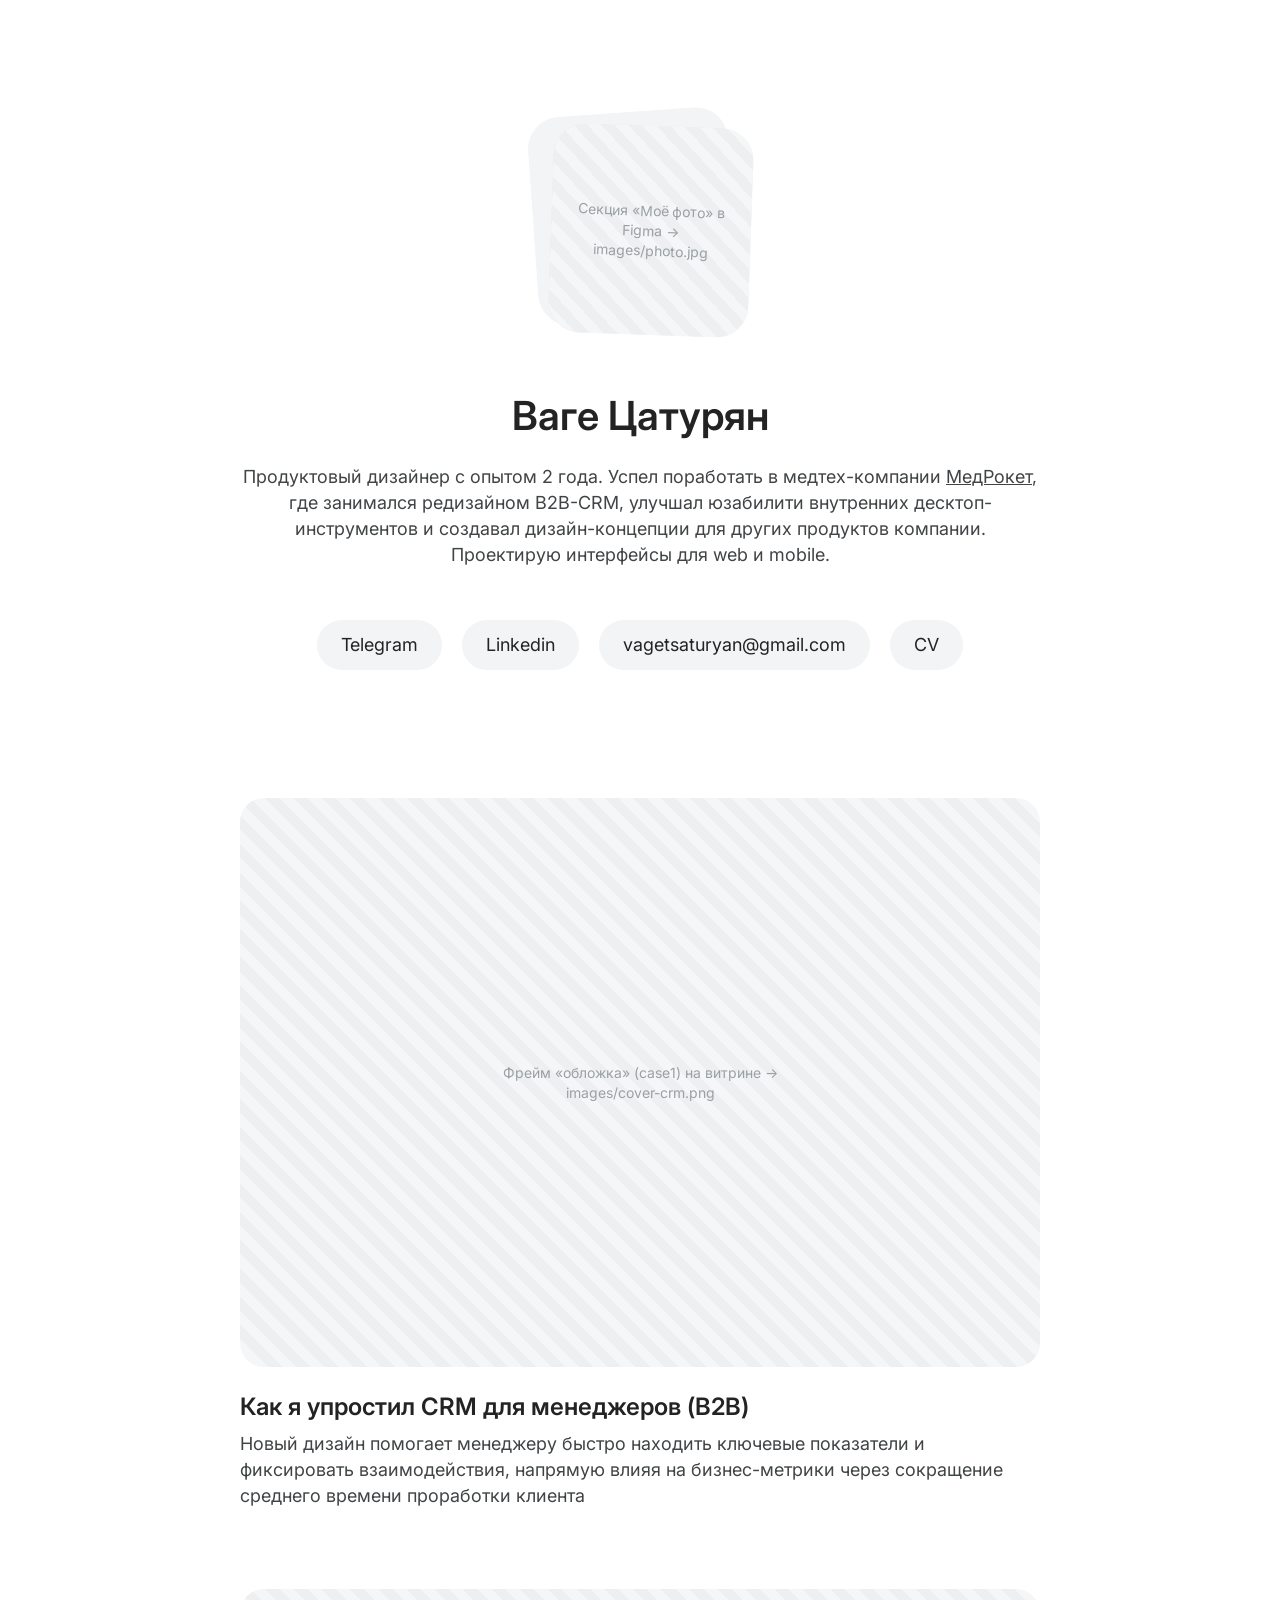
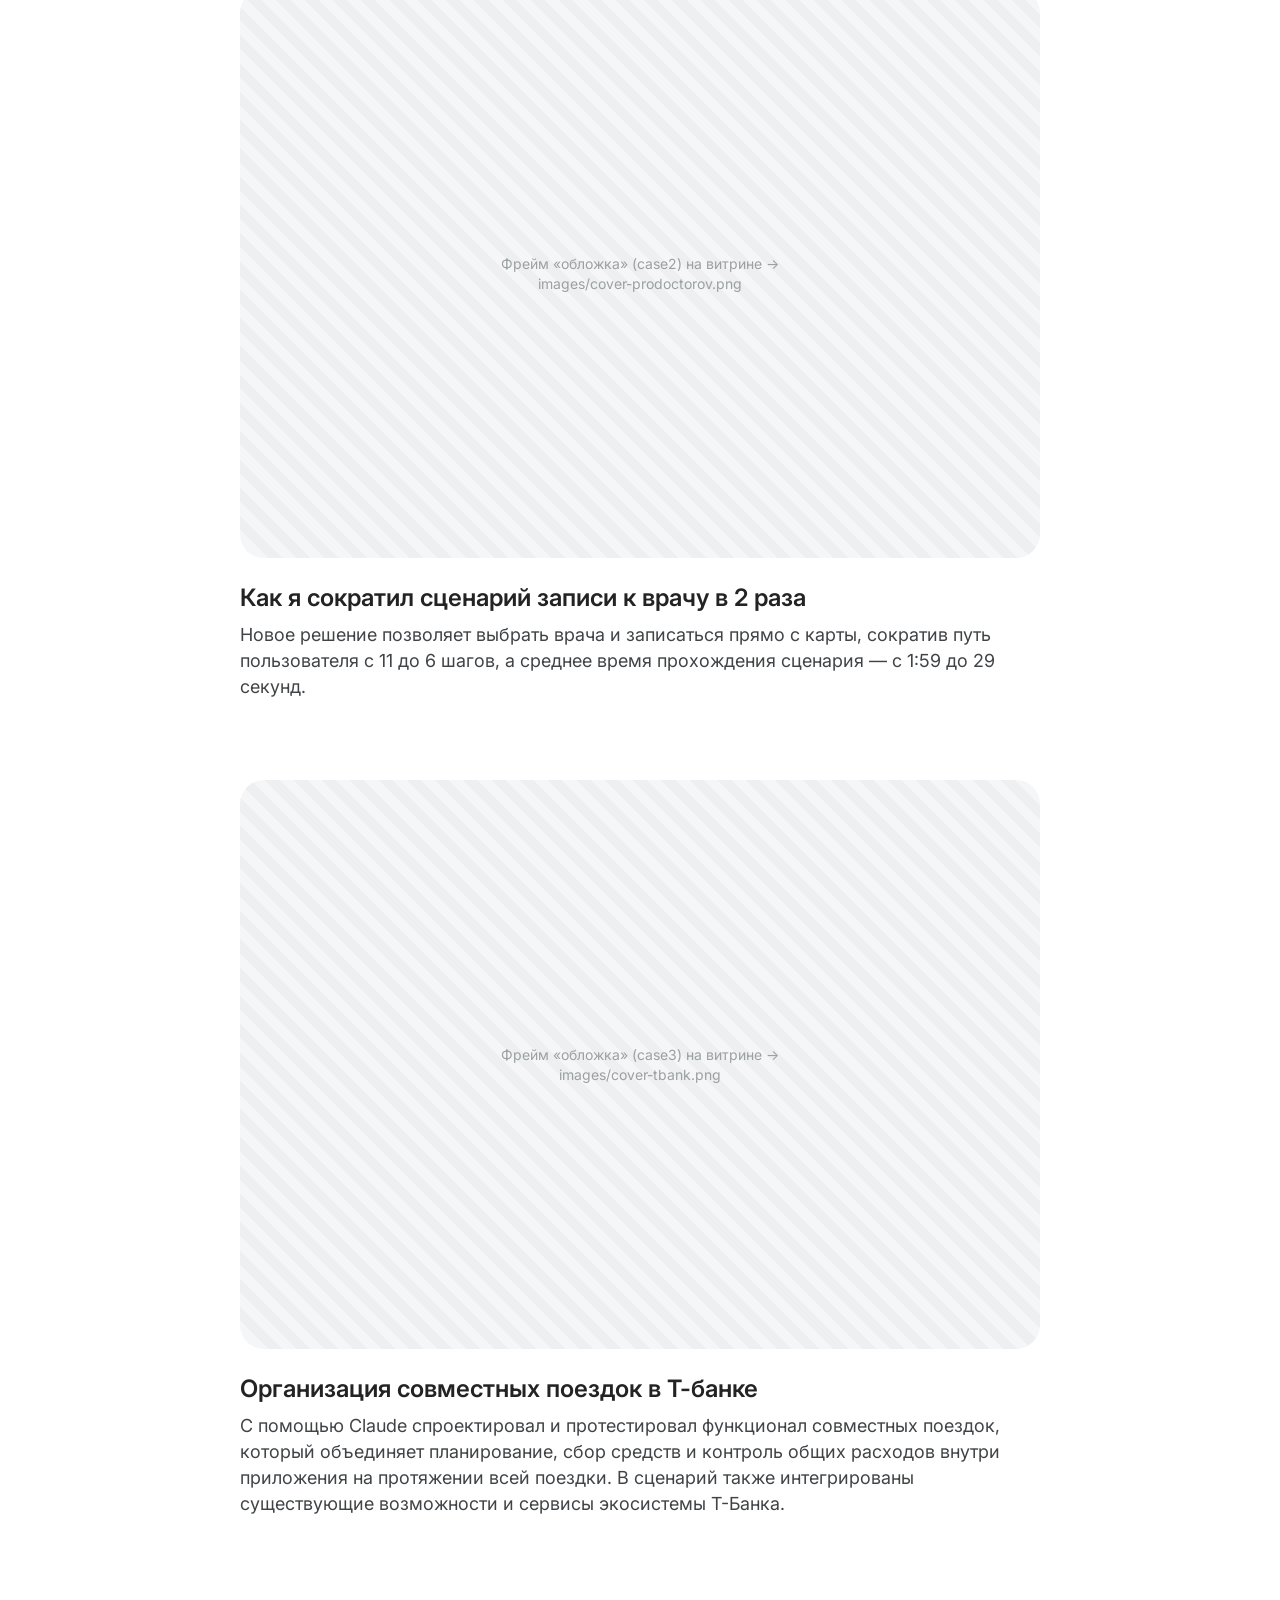
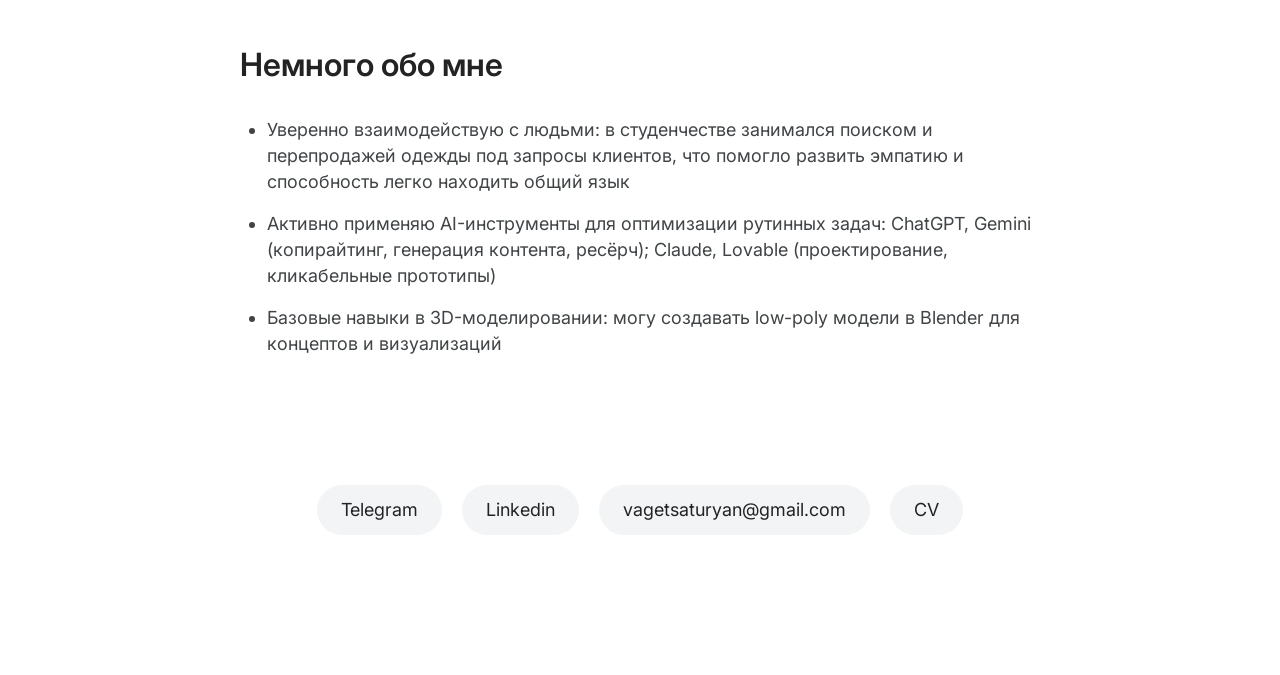
==== index.html @ 16dc778f "Add files via upload" ====
<!DOCTYPE html>
<html lang="ru">
<head>
<meta charset="UTF-8">
<meta name="viewport" content="width=device-width, initial-scale=1.0">
<title>Ваге Цатурян — продуктовый дизайнер</title>
<meta name="description" content="Портфолио продуктового дизайнера Ваге Цатуряна: кейсы по редизайну CRM, ПроДокторов и Т-Банка.">
<link rel="preconnect" href="https://fonts.googleapis.com">
<link rel="preconnect" href="https://fonts.gstatic.com" crossorigin>
<link href="https://fonts.googleapis.com/css2?family=Inter:wght@400;500;600&display=swap" rel="stylesheet">
<style>
/* ===== Дизайн-токены (взяты из Figma) ===== */
:root {
  --color-black: #232323;
  --color-gray-700: #404446;
  --color-gray-200: #E1E1E1;
  --color-gray-100: #F2F4F5;
  --color-white: #FFFFFF;

  --font-main: 'Inter', -apple-system, BlinkMacSystemFont, sans-serif;

  --radius-l: 24px;
  --radius-m: 16px;
  --radius-pill: 40px;

  --content-width: 1000px;
  --text-width: 800px;
}

* { box-sizing: border-box; }

html { scroll-behavior: smooth; }

body {
  margin: 0;
  font-family: var(--font-main);
  color: var(--color-gray-700);
  background: var(--color-white);
  -webkit-font-smoothing: antialiased;
}

img { display: block; max-width: 100%; }

a { text-decoration: none; color: inherit; }

ul { margin: 0; padding: 0; }
li { margin-bottom: 8px; }
li:last-child { margin-bottom: 0; }

p { margin: 0; }

/* ===== Типографика ===== */
.h1 { font-size: 40px; line-height: 48px; font-weight: 600; color: var(--color-black); margin: 0; }
.h2 { font-size: 32px; line-height: 40px; font-weight: 600; color: var(--color-black); margin: 0; }
.h3 { font-size: 24px; line-height: 32px; font-weight: 600; color: var(--color-black); margin: 0; }
.text-l { font-size: 18px; line-height: 26px; font-weight: 400; }
.text-l-medium { font-size: 18px; line-height: 26px; font-weight: 500; color: var(--color-black); }
.text-m { font-size: 16px; line-height: 24px; font-weight: 400; }

/* ===== Иконка стрелки (инлайн, без картинок) ===== */
.icon-arrow {
  width: 24px;
  height: 24px;
  flex-shrink: 0;
}
.icon-arrow svg { display: block; width: 100%; height: 100%; }

/* ===== Плейсхолдер для ещё не загруженных картинок ===== */
.img-box {
  position: relative;
  width: 100%;
  border-radius: var(--radius-m);
  overflow: hidden;
  background: var(--color-gray-100);
}
.img-box img {
  width: 100%;
  height: 100%;
  object-fit: cover;
  display: block;
}
.img-placeholder {
  display: none;
  align-items: center;
  justify-content: center;
  text-align: center;
  padding: 24px;
  width: 100%;
  height: 100%;
  min-height: 160px;
  color: #9AA0A3;
  font-size: 14px;
  line-height: 20px;
  background:
    repeating-linear-gradient(45deg, #EDEFF0, #EDEFF0 10px, #F5F6F7 10px, #F5F6F7 20px);
}
.img-box.is-broken img { display: none; }
.img-box.is-broken .img-placeholder { display: flex; }

/* ===== Header controls: back button ===== */
.back-btn {
  position: fixed;
  top: 24px;
  left: 24px;
  z-index: 50;
  display: flex;
  align-items: center;
  justify-content: center;
  width: 56px;
  height: 56px;
  background: var(--color-white);
  border-radius: var(--radius-pill);
  box-shadow: 0px 2px 8px rgba(0,0,0,0.1);
  color: var(--color-black);
  transition: transform 0.2s ease;
}
.back-btn:hover { transform: scale(1.08); }
.back-btn:active { transform: scale(0.97); }

/* ===== Home link ===== */
.home-link {
  display: inline-flex;
  align-items: center;
  gap: 4px;
  color: var(--color-gray-700);
  transition: color 0.2s ease;
}
.home-link .text-l { font-size: 18px; line-height: 26px; }
.home-link:hover { color: var(--color-black); }

/* ===== Contact chips ===== */
.contacts {
  display: flex;
  flex-wrap: wrap;
  gap: 20px;
  align-items: center;
  justify-content: center;
}
.contact-chip {
  display: inline-flex;
  align-items: center;
  justify-content: center;
  padding: 12px 24px;
  border-radius: var(--radius-pill);
  background: var(--color-gray-100);
  color: var(--color-black);
  font-size: 18px;
  line-height: 26px;
  white-space: nowrap;
  transition: background-color 0.2s ease;
}
.contact-chip:hover { background: var(--color-gray-200); }

/* ===== Cover zoom-on-hover (использовано и на витрине, и в "других проектах") ===== */
.case-cover {
  position: relative;
  border-radius: var(--radius-l);
  overflow: hidden;
  display: block;
  background: var(--color-gray-100);
}
.case-cover img {
  width: 100%;
  height: 100%;
  object-fit: cover;
  transition: transform 0.4s cubic-bezier(0.2, 0.8, 0.2, 1);
}
.case-cover:hover img { transform: scale(1.05); }

/* ===================================================== */
/* ===================  ВИТРИНА  ======================== */
/* ===================================================== */

.portfolio-page {
  padding: 96px 24px 140px;
  display: flex;
  justify-content: center;
}
.portfolio-content {
  width: 100%;
  max-width: var(--text-width);
  display: flex;
  flex-direction: column;
  align-items: center;
  gap: 128px;
}

.hero-block {
  display: flex;
  flex-direction: column;
  align-items: center;
  gap: 52px;
  width: 100%;
}
.hero-content {
  display: flex;
  flex-direction: column;
  align-items: center;
  gap: 32px;
  width: 100%;
}
.photo-container {
  width: 264px;
  height: 264px;
  position: relative;
}
.photo-surface {
  position: absolute;
  left: 25px;
  top: 16px;
  width: 200px;
  height: 209px;
  background: var(--color-gray-100);
  border-radius: 32px;
  transform: rotate(-4deg);
}
.photo-frame {
  position: absolute;
  left: 43px;
  top: 30px;
  width: 200px;
  height: 209px;
  border-radius: 32px;
  transform: rotate(2deg);
  overflow: hidden;
  box-shadow: 0px 4px 20px rgba(0,0,0,0.25);
  background: var(--color-gray-100);
  /* фикс бага Safari: overflow:hidden + border-radius + transform иногда
     обрезают скруглённые уголки неточно, особенно на маленьких размерах.
     Маска вместо overflow-clip решает проблему во всех браузерах. */
  -webkit-mask-image: -webkit-radial-gradient(circle, #fff 100%, #000 100%);
  mask-image: radial-gradient(circle, #fff 100%, #000 100%);
}
.photo-frame img { width: 100%; height: 100%; object-fit: cover; border-radius: inherit; }

.intro { display: flex; flex-direction: column; gap: 24px; text-align: center; width: 100%; }
.intro .h1 { }
.intro a { text-decoration: underline; }

.cases-list {
  display: flex;
  flex-direction: column;
  gap: 80px;
  width: 100%;
}
.case-item { display: flex; flex-direction: column; gap: 24px; width: 100%; }
.case-item .case-cover { aspect-ratio: 800 / 569; }
.case-item .case-desc { display: flex; flex-direction: column; gap: 8px; }
.case-item .case-desc .title { color: var(--color-black); font-size: 24px; line-height: 32px; font-weight: 600; }

.about-me { display: flex; flex-direction: column; gap: 32px; width: 100%; }
.about-me .skills { display: flex; flex-direction: column; gap: 16px; }
.about-me ul { list-style: disc; padding-left: 27px; }

/* ===================================================== */
/* ===================  СТРАНИЦА КЕЙСА  ================= */
/* ===================================================== */

.case-page {
  padding: 96px 24px 140px;
  display: flex;
  flex-direction: column;
  align-items: center;
  gap: 64px;
}
.case-content {
  width: 100%;
  max-width: var(--content-width);
  display: flex;
  flex-direction: column;
  gap: 96px;
}

.case-hero { display: flex; flex-direction: column; gap: 64px; width: 100%; }
.case-hero .case-cover { width: 100%; }

.case-section { display: flex; flex-direction: column; gap: 32px; width: 100%; }
.case-section .h2 { max-width: var(--text-width); }
.section-groups { display: flex; flex-direction: column; gap: 64px; width: 100%; }
.section-group { display: flex; flex-direction: column; gap: 32px; width: 100%; }
.section-group-text { display: flex; flex-direction: column; gap: 16px; max-width: var(--text-width); }
.section-group p.text-l,
.case-section > p.text-l,
.section-group-text .text-l,
.section-group ul.text-l { color: var(--color-gray-700); max-width: var(--text-width); }

.case-image { width: 100%; }
.case-image.is-full { }

/* Task / list-heavy sections that use a narrower column */
.task-groups { display: flex; flex-direction: column; gap: 32px; }
.task-group { display: flex; flex-direction: column; gap: 16px; max-width: var(--text-width); width: 100%; }

/* Other works block */
.other-works { display: flex; flex-direction: column; align-items: center; gap: 32px; width: 100%; }
.other-works-grid { display: flex; gap: 40px; width: 100%; }
.other-work-card { display: flex; flex-direction: column; gap: 24px; flex: 1; }
.other-work-card .case-cover { aspect-ratio: 480 / 341; }
.other-work-card .desc { display: flex; flex-direction: column; gap: 8px; }

.case-page .home-link { margin-top: 0; }

hr.spacer { border: none; }

/* ===================================================== */
/* =======================  АДАПТИВ  ==================== */
/* ===================================================== */

/* ---------- ПЛАНШЕТ: 600–1023px (ориентир — фрейм 744px) ---------- */
@media (min-width: 600px) and (max-width: 1023px) {

  .case-page, .portfolio-page { padding-left: 40px; padding-right: 40px; padding-top: 84px; padding-bottom: 112px; }

  .h1 { font-size: 34px; line-height: 42px; }
  .h2 { font-size: 27px; line-height: 34px; }
  .h3 { font-size: 21px; line-height: 28px; }
  .text-l, .section-group p.text-l, .case-section > p.text-l, .section-group-text .text-l, .section-group ul.text-l { font-size: 16px; line-height: 24px; }
  .text-l-medium { font-size: 16px; line-height: 24px; }
  .text-m { font-size: 14px; line-height: 22px; }

  .portfolio-content { gap: 100px; }
  .hero-block { gap: 40px; }
  .hero-content { gap: 28px; }
  .cases-list { gap: 64px; }
  .case-item { gap: 20px; }
  .about-me { gap: 28px; }
  .about-me .skills { gap: 14px; }

  .photo-container { width: 224px; height: 224px; }
  .photo-surface { left: 21px; top: 14px; width: 170px; height: 178px; border-radius: 27px; }
  .photo-frame { left: 37px; top: 26px; width: 170px; height: 178px; border-radius: 27px; }

  .contacts { gap: 14px; }
  .contact-chip { padding: 10px 20px; font-size: 16px; line-height: 24px; }

  .case-content { gap: 72px; }
  .case-hero { gap: 48px; }
  .case-section { gap: 28px; }
  .section-groups { gap: 48px; }
  .section-group { gap: 28px; }
  .section-group-text { gap: 14px; }
  .task-groups { gap: 28px; }
  .task-group { gap: 14px; }
  .other-works { gap: 28px; }
  .other-works-grid { gap: 28px; }
  .other-work-card { gap: 20px; }
  .other-work-card .desc { gap: 6px; }

  .back-btn { width: 52px; height: 52px; top: 20px; left: 20px; }
  .home-link { gap: 4px; }
}

/* ---------- МОБИЛКА: ≤599px (ориентир — фрейм 390px) ---------- */
@media (max-width: 599px) {

  .case-page, .portfolio-page { padding-left: 20px; padding-right: 20px; padding-top: 76px; padding-bottom: 88px; }

  .h1 { font-size: 26px; line-height: 32px; }
  .h2 { font-size: 21px; line-height: 27px; }
  .h3 { font-size: 17px; line-height: 23px; }
  .text-l, .section-group p.text-l, .case-section > p.text-l, .section-group-text .text-l, .section-group ul.text-l { font-size: 14px; line-height: 20px; }
  .text-l-medium { font-size: 15px; line-height: 21px; }
  .text-m { font-size: 13px; line-height: 18px; }

  .portfolio-content { gap: 64px; }
  .hero-block { gap: 24px; }
  .hero-content { gap: 18px; }
  .intro { gap: 14px; }
  .cases-list { gap: 40px; }
  .case-item { gap: 12px; }
  .case-item .case-desc { gap: 6px; }
  .about-me { gap: 18px; }
  .about-me .skills { gap: 10px; }
  ul li { margin-bottom: 6px; }

  .photo-container { width: 160px; height: 160px; }
  .photo-surface { left: 15px; top: 10px; width: 122px; height: 127px; border-radius: 20px; }
  .photo-frame { left: 26px; top: 18px; width: 122px; height: 127px; border-radius: 20px; }

  .contacts { gap: 10px; row-gap: 10px; }
  .contact-chip { padding: 8px 16px; font-size: 14px; line-height: 20px; }

  .case-content { gap: 48px; }
  .case-hero { gap: 32px; }
  .case-section { gap: 20px; }
  .section-groups { gap: 32px; }
  .section-group { gap: 20px; }
  .section-group-text { gap: 10px; }
  .task-groups { gap: 20px; }
  .task-group { gap: 10px; }
  .other-works { gap: 20px; }
  .other-works-grid { flex-direction: column; gap: 32px; }
  .other-work-card { gap: 14px; }
  .other-work-card .desc { gap: 4px; }

  .back-btn { width: 48px; height: 48px; top: 20px; left: 20px; }
  .icon-arrow { width: 20px; height: 20px; }
  .home-link { gap: 4px; }
  .home-link .text-l { font-size: 14px; line-height: 20px; }
}

</style>
</head>
<body data-page="index">

<main class="portfolio-page">
  <div class="portfolio-content">

    <!-- HERO -->
    <section class="hero-block">
      <div class="hero-content">
        <div class="photo-container">
          <div class="photo-surface"></div>
          <div class="photo-frame">
            <div class="img-box" style="width:100%;height:100%;border-radius:32px;">
              <img src="images/photo.jpg" alt="Фото Ваге Цатуряна" loading="lazy">
              <div class="img-placeholder">Секция «Моё фото» в Figma →<br>images/photo.jpg</div>
            </div>
          </div>
        </div>
        <div class="intro">
          <p class="h1">Ваге Цатурян</p>
          <p class="text-l">Продуктовый дизайнер с опытом 2 года. Успел поработать в медтех-компании <a href="https://medrocket.me/" target="_blank" rel="noopener">МедРокет</a>, где занимался редизайном B2B-CRM, улучшал юзабилити внутренних десктоп-инструментов и создавал дизайн-концепции для других продуктов компании. Проектирую интерфейсы для web и mobile.</p>
        </div>
      </div>

      <div class="contacts">
        <a class="contact-chip" href="https://t.me/vageshhh" target="_blank" rel="noopener">Telegram</a>
        <a class="contact-chip" href="https://www.linkedin.com/in/vage-tsaturyan/" target="_blank" rel="noopener">Linkedin</a>
        <a class="contact-chip" href="mailto:vagetsaturyan@gmail.com">vagetsaturyan@gmail.com</a>
        <a class="contact-chip" href="https://drive.google.com/file/d/1decMsR7mLGNWSTtx_fr2q8hhMjgAf_8L/view?usp=drive_link" target="_blank" rel="noopener">CV</a>
      </div>
    </section>

    <!-- CASES -->
    <section class="cases-list">

      <a class="case-item" href="case-crm.html" onclick="sessionStorage.setItem('restoreScroll','1')">
        <div class="case-cover img-box">
          <img src="images/cover-crm.png" alt="Обложка кейса CRM для менеджеров" loading="lazy">
          <div class="img-placeholder">Фрейм «обложка» (case1) на витрине →<br>images/cover-crm.png</div>
        </div>
        <div class="case-desc">
          <p class="title">Как я упростил CRM для менеджеров (B2B)</p>
          <p class="text-l">Новый дизайн помогает менеджеру быстро находить ключевые показатели и фиксировать взаимодействия, напрямую влияя на бизнес-метрики через сокращение среднего времени проработки клиента</p>
        </div>
      </a>

      <a class="case-item" href="case-prodoctorov.html" onclick="sessionStorage.setItem('restoreScroll','1')">
        <div class="case-cover img-box">
          <img src="images/cover-prodoctorov.png" alt="Обложка кейса ПроДокторов" loading="lazy">
          <div class="img-placeholder">Фрейм «обложка» (case2) на витрине →<br>images/cover-prodoctorov.png</div>
        </div>
        <div class="case-desc">
          <p class="title">Как я сократил сценарий записи к врачу в 2 раза</p>
          <p class="text-l">Новое решение позволяет выбрать врача и записаться прямо с карты, сократив путь пользователя с 11 до 6 шагов, а среднее время прохождения сценария — с 1:59 до 29 секунд.</p>
        </div>
      </a>

      <a class="case-item" href="case-tbank.html" onclick="sessionStorage.setItem('restoreScroll','1')">
        <div class="case-cover img-box">
          <img src="images/cover-tbank.png" alt="Обложка кейса совместных поездок в Т-банке" loading="lazy">
          <div class="img-placeholder">Фрейм «обложка» (case3) на витрине →<br>images/cover-tbank.png</div>
        </div>
        <div class="case-desc">
          <p class="title">Организация совместных поездок в Т-банке</p>
          <p class="text-l">С помощью Claude спроектировал и протестировал функционал совместных поездок, который объединяет планирование, сбор средств и контроль общих расходов внутри приложения на протяжении всей поездки. В сценарий также интегрированы существующие возможности и сервисы экосистемы Т-Банка.</p>
        </div>
      </a>

    </section>

    <!-- ABOUT ME -->
    <section class="about-me">
      <p class="h2">Немного обо мне</p>
      <div class="skills text-l">
        <ul>
          <li>Уверенно взаимодействую с людьми: в студенчестве занимался поиском и перепродажей одежды под запросы клиентов, что помогло развить эмпатию и способность легко находить общий язык</li>
        </ul>
        <ul>
          <li>Активно применяю AI-инструменты для оптимизации рутинных задач: ChatGPT, Gemini (копирайтинг, генерация контента, ресёрч); Claude, Lovable (проектирование, кликабельные прототипы)</li>
        </ul>
        <ul>
          <li>Базовые навыки в 3D-моделировании: могу создавать low-poly модели в Blender для концептов и визуализаций</li>
        </ul>
      </div>
    </section>

    <div class="contacts">
      <a class="contact-chip" href="https://t.me/vageshhh" target="_blank" rel="noopener">Telegram</a>
      <a class="contact-chip" href="https://www.linkedin.com/in/vage-tsaturyan/" target="_blank" rel="noopener">Linkedin</a>
      <a class="contact-chip" href="mailto:vagetsaturyan@gmail.com">vagetsaturyan@gmail.com</a>
      <a class="contact-chip" href="https://drive.google.com/file/d/1decMsR7mLGNWSTtx_fr2q8hhMjgAf_8L/view?usp=drive_link" target="_blank" rel="noopener">CV</a>
    </div>

  </div>
</main>

<script>
// Отключаем автоматическое восстановление скролла браузером —
// мы управляем этим сами (кнопка "назад" возвращает в то же место витрины).
if ('scrollRestoration' in history) {
  history.scrollRestoration = 'manual';
}

// ===== Витрина: запоминаем позицию скролла =====
const isIndexPage = document.body.dataset.page === 'index';

if (isIndexPage) {
  let saveTimer = null;
  window.addEventListener('scroll', () => {
    clearTimeout(saveTimer);
    saveTimer = setTimeout(() => {
      sessionStorage.setItem('indexScrollY', String(window.scrollY));
    }, 80);
  });

  document.addEventListener('DOMContentLoaded', () => {
    const shouldRestore = sessionStorage.getItem('restoreScroll') === '1';
    if (shouldRestore) {
      const y = parseInt(sessionStorage.getItem('indexScrollY') || '0', 10);
      // ждём отрисовки макета перед скроллом
      requestAnimationFrame(() => {
        window.scrollTo(0, y);
      });
      sessionStorage.removeItem('restoreScroll');
    } else {
      window.scrollTo(0, 0);
    }
  });
}

// ===== Плейсхолдеры для картинок, которые ещё не экспортированы =====
document.addEventListener(
  'error',
  (event) => {
    const target = event.target;
    if (target && target.tagName === 'IMG' && target.closest('.img-box')) {
      target.closest('.img-box').classList.add('is-broken');
    }
  },
  true
);

</script>
</body>
</html>
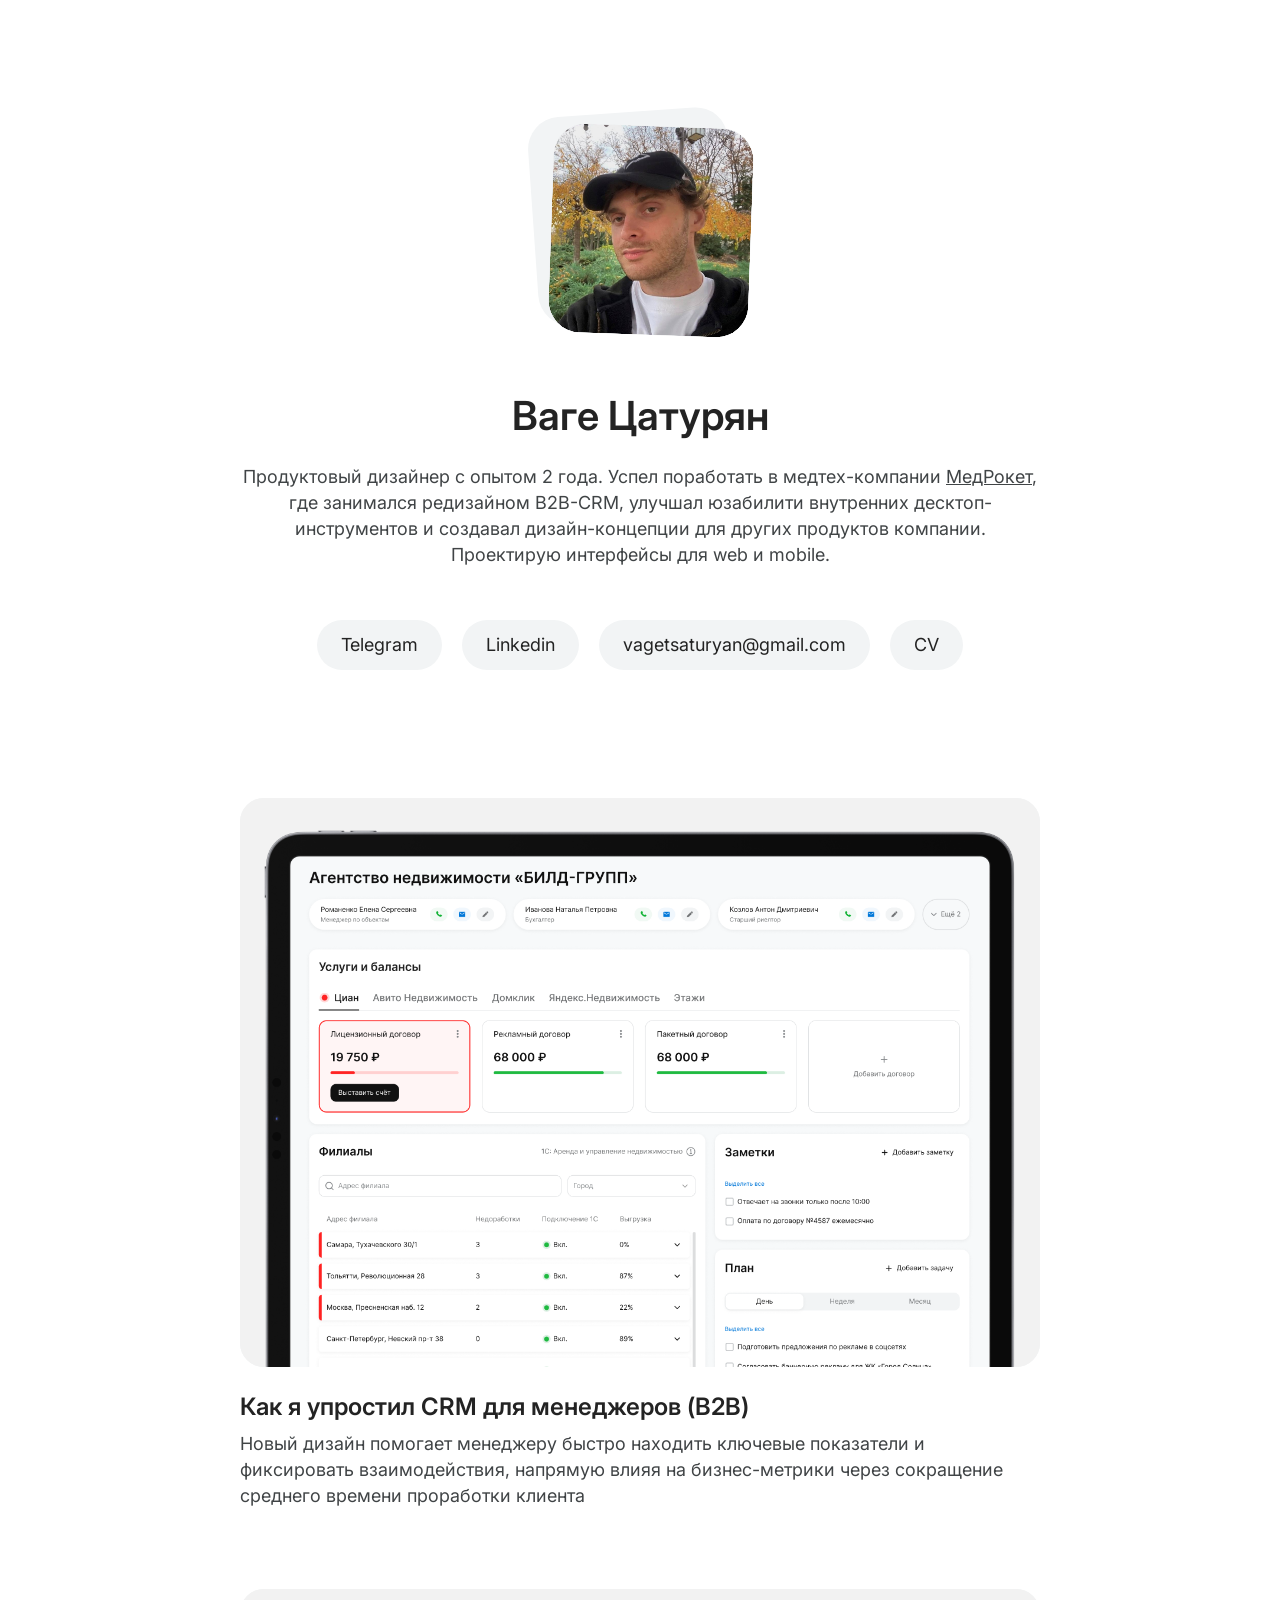
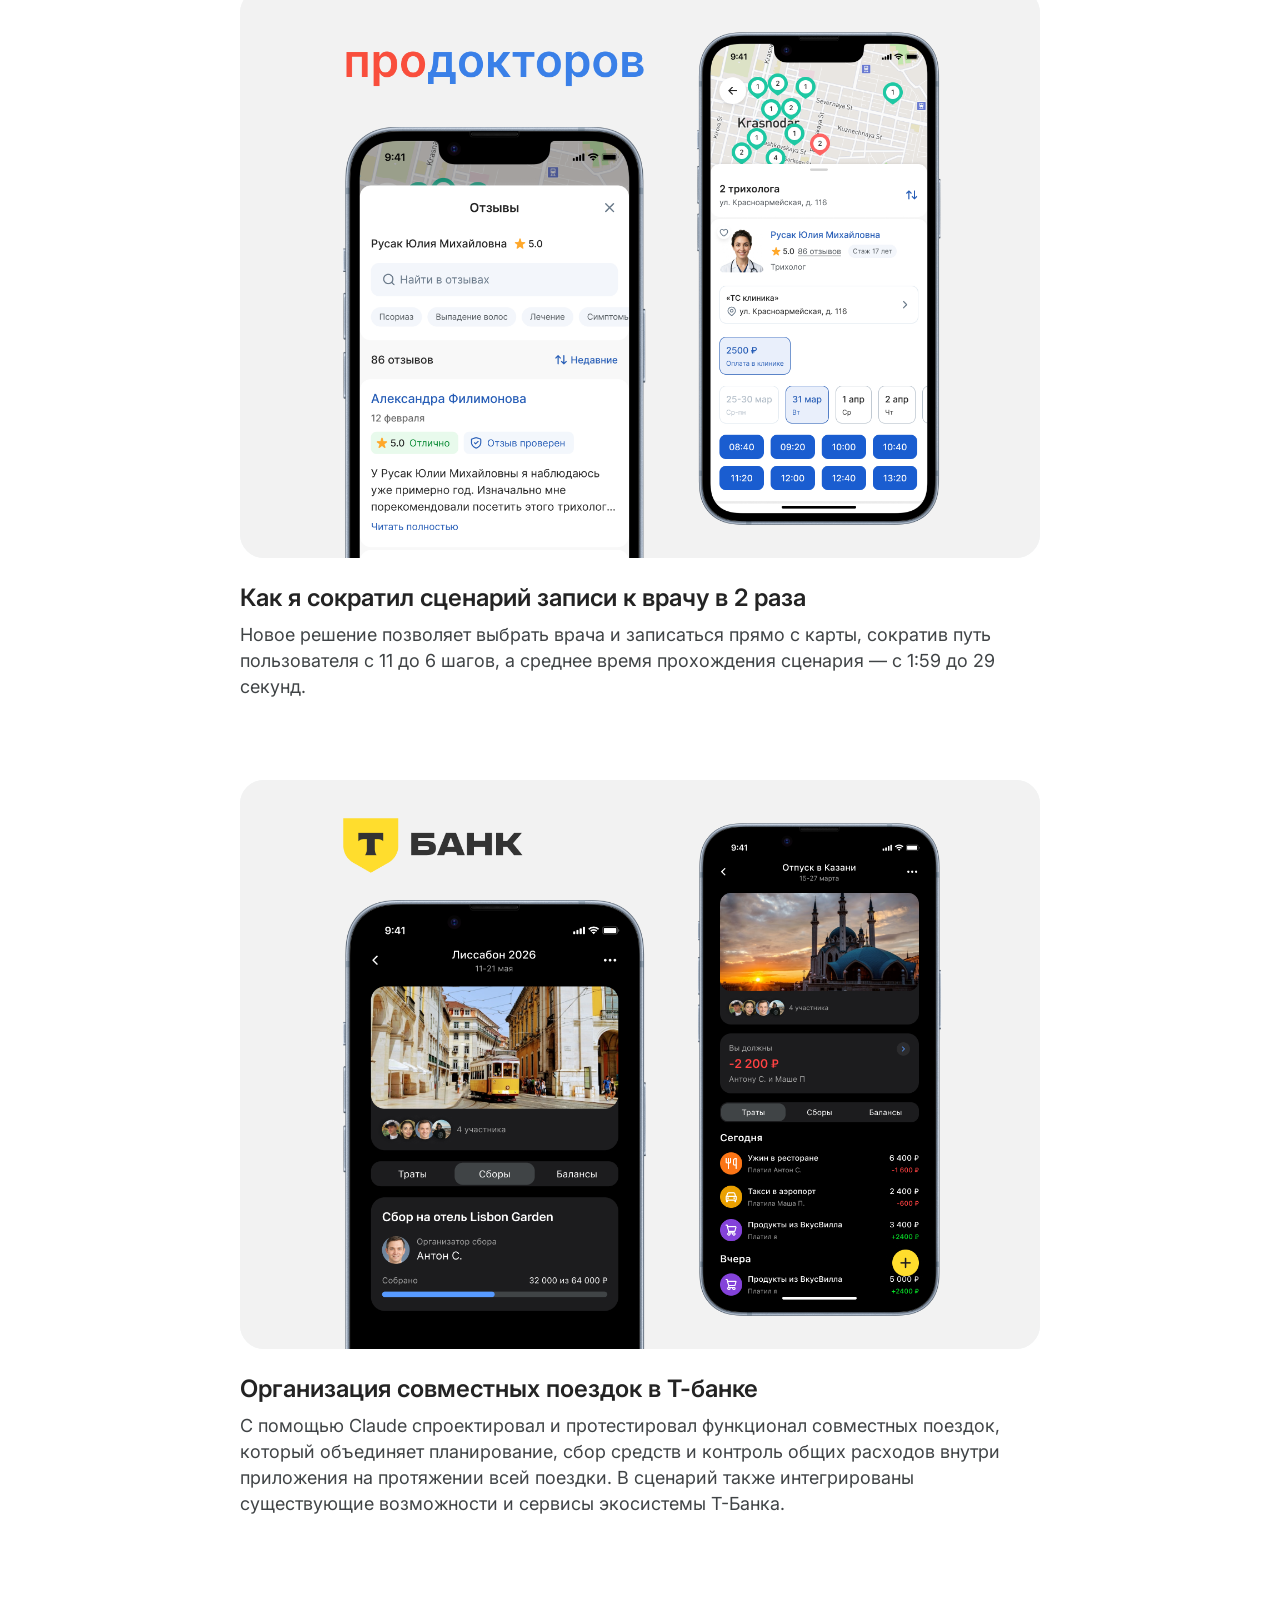
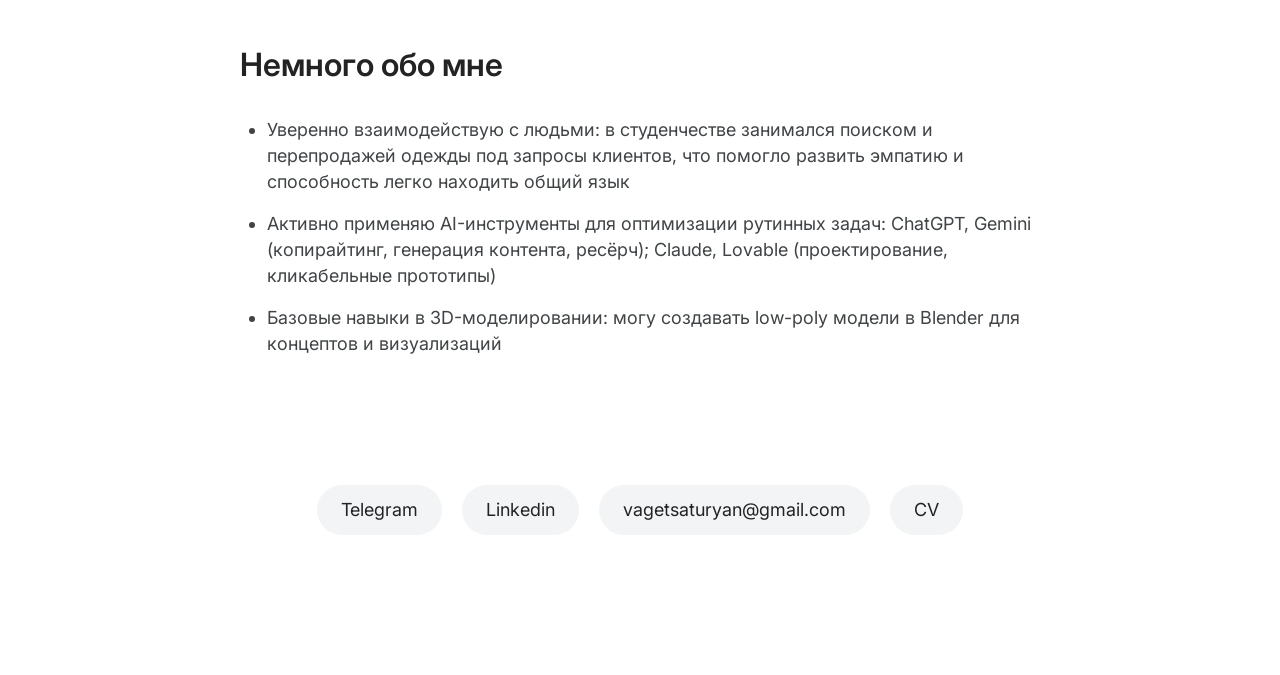
==== commit e2af7896: "поправил заголовок" ====
--- a/index.html
+++ b/index.html
@@ -292,7 +292,7 @@
 .task-group { display: flex; flex-direction: column; gap: 16px; max-width: var(--text-width); width: 100%; }
 
 /* Other works block */
-.other-works { display: flex; flex-direction: column; align-items: center; gap: 32px; width: 100%; }
+.other-works { display: flex; flex-direction: column; align-items: flex-start; gap: 32px; width: 100%; }
 .other-works-grid { display: flex; gap: 40px; width: 100%; }
 .other-work-card { display: flex; flex-direction: column; gap: 24px; flex: 1; }
 .other-work-card .case-cover { aspect-ratio: 480 / 341; }
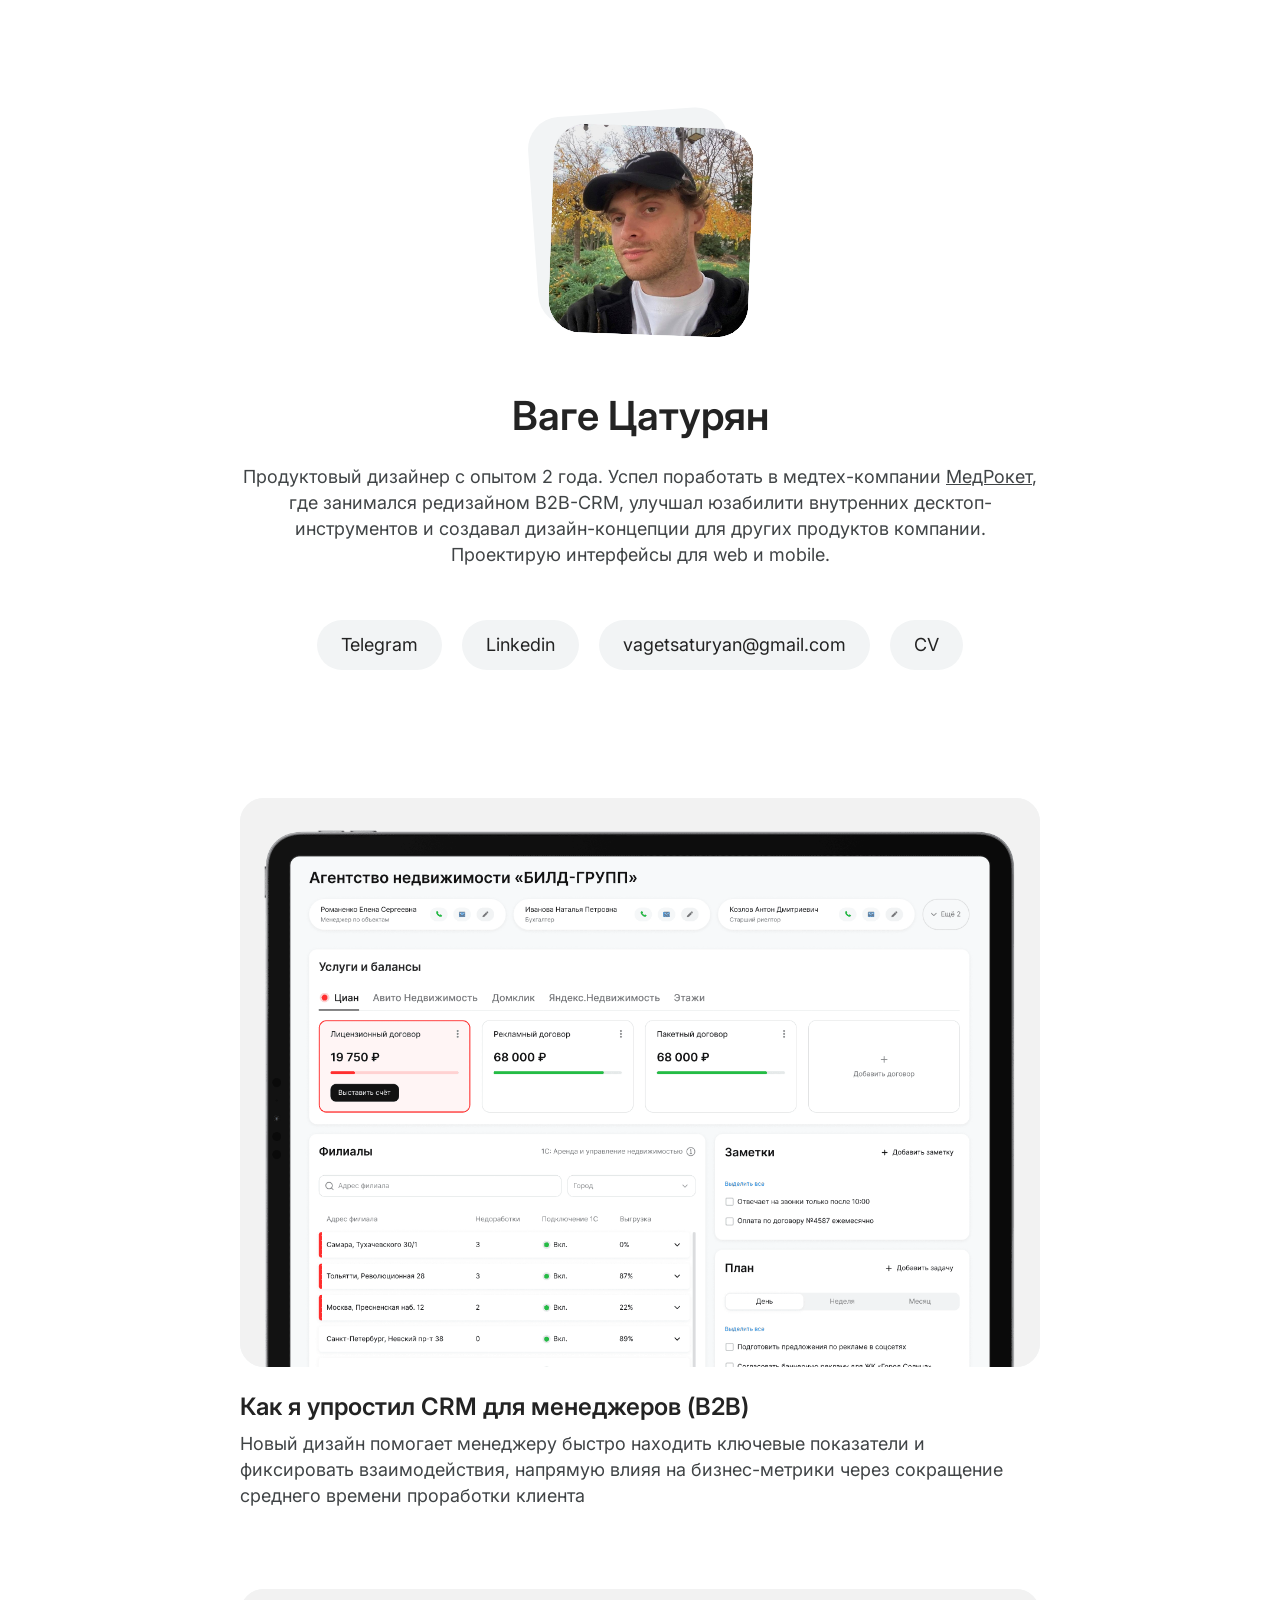
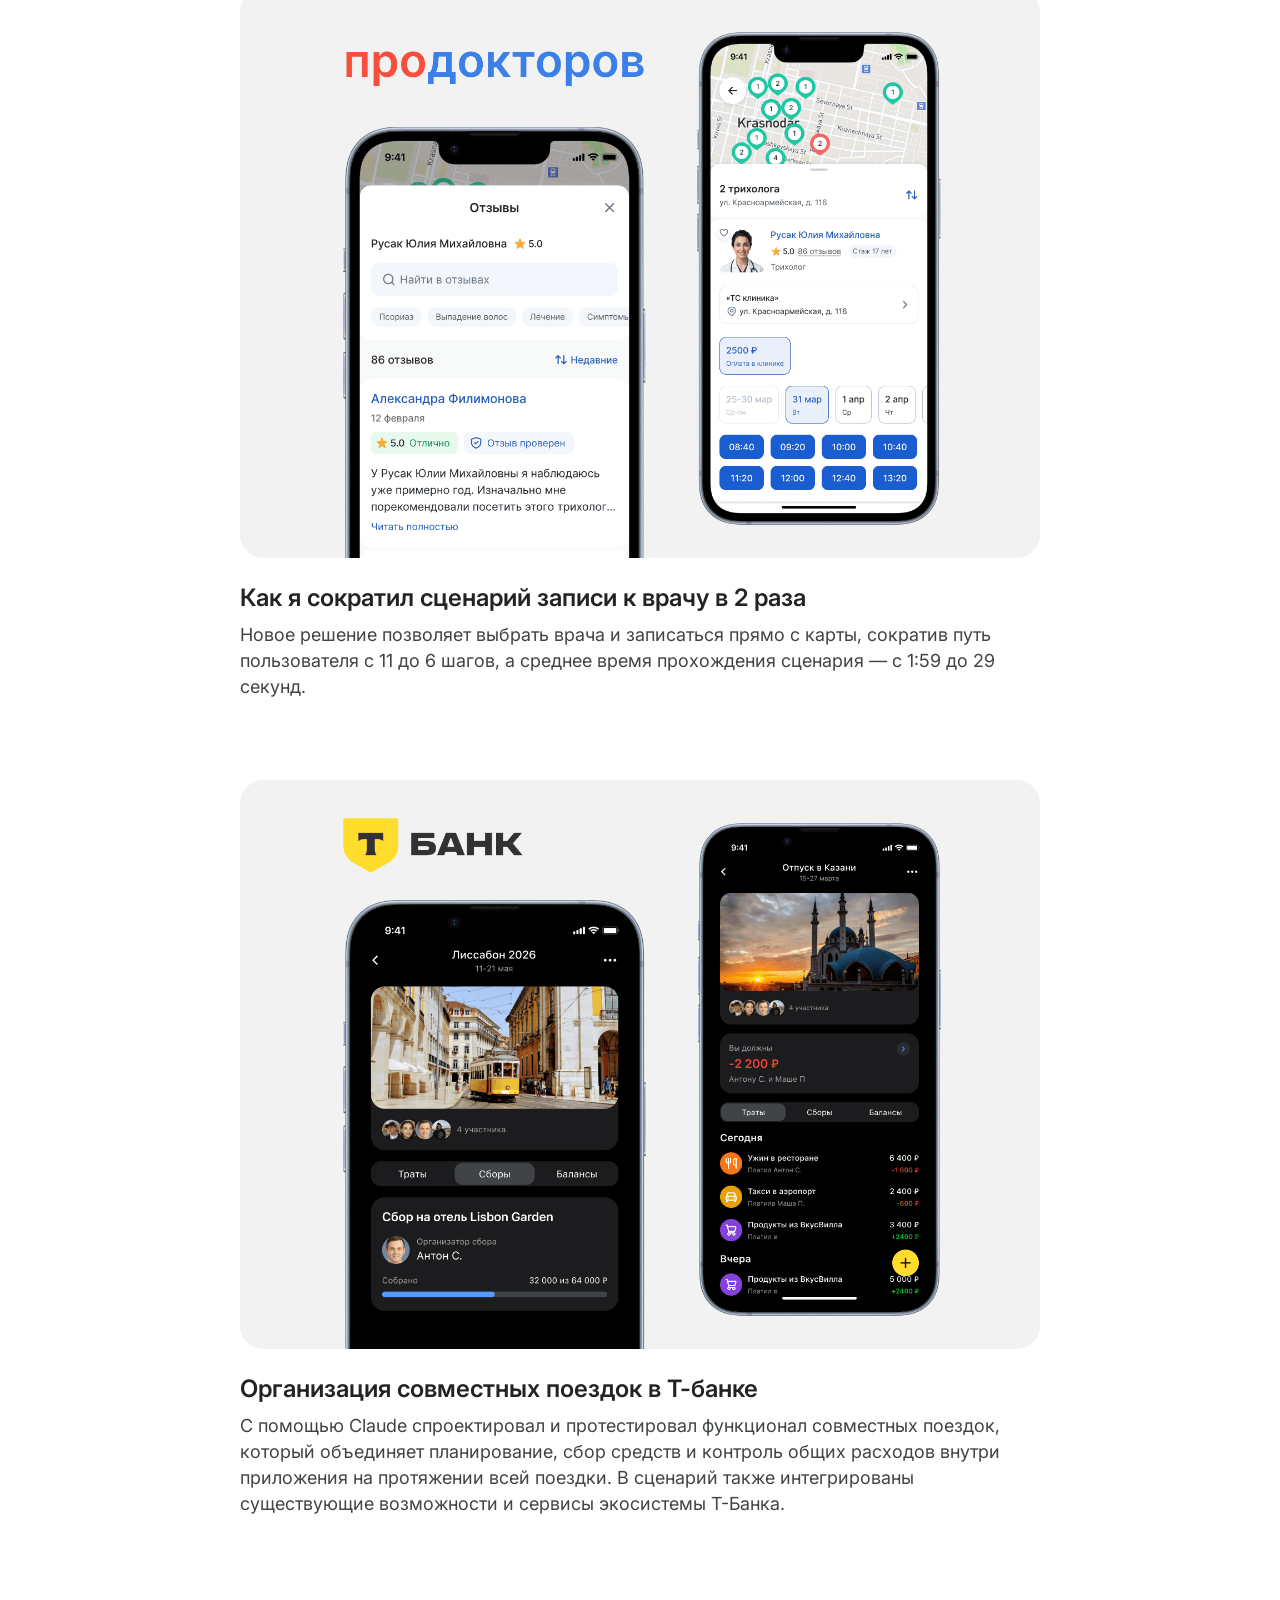
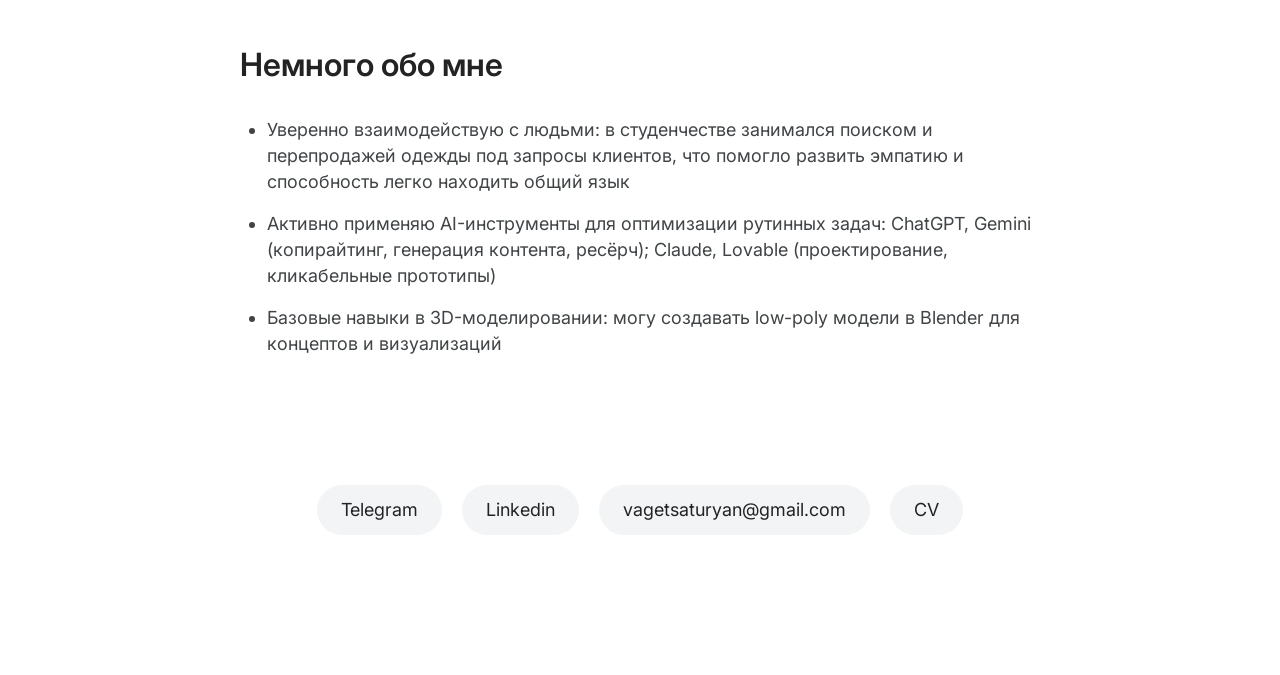
==== commit 953d230b: "оптимизировал изображения" ====
--- a/index.html
+++ b/index.html
@@ -428,7 +428,7 @@
         <a class="contact-chip" href="https://t.me/vageshhh" target="_blank" rel="noopener">Telegram</a>
         <a class="contact-chip" href="https://www.linkedin.com/in/vage-tsaturyan/" target="_blank" rel="noopener">Linkedin</a>
         <a class="contact-chip" href="mailto:vagetsaturyan@gmail.com">vagetsaturyan@gmail.com</a>
-        <a class="contact-chip" href="https://drive.google.com/file/d/1decMsR7mLGNWSTtx_fr2q8hhMjgAf_8L/view?usp=drive_link" target="_blank" rel="noopener">CV</a>
+        <a class="contact-chip" href="https://drive.google.com/file/d/1VmRIDcNzgA7agAhWiN5c5B2Fqb9iZSYX/view?usp=drive_link" target="_blank" rel="noopener">CV</a>
       </div>
     </section>
 
@@ -490,7 +490,7 @@
       <a class="contact-chip" href="https://t.me/vageshhh" target="_blank" rel="noopener">Telegram</a>
       <a class="contact-chip" href="https://www.linkedin.com/in/vage-tsaturyan/" target="_blank" rel="noopener">Linkedin</a>
       <a class="contact-chip" href="mailto:vagetsaturyan@gmail.com">vagetsaturyan@gmail.com</a>
-      <a class="contact-chip" href="https://drive.google.com/file/d/1decMsR7mLGNWSTtx_fr2q8hhMjgAf_8L/view?usp=drive_link" target="_blank" rel="noopener">CV</a>
+      <a class="contact-chip" href="https://drive.google.com/file/d/1VmRIDcNzgA7agAhWiN5c5B2Fqb9iZSYX/view?usp=drive_link" target="_blank" rel="noopener">CV</a>
     </div>
 
   </div>
@@ -530,12 +530,27 @@
   });
 }
 
-// ===== Плейсхолдеры для картинок, которые ещё не экспортированы =====
+// ===== Плейсхолдеры для картинок + повторные попытки на медленном интернете =====
+// Если картинка не загрузилась (например, мобильный интернет оборвал запрос),
+// пробуем ещё раз с растущей паузой перед тем, как показать плейсхолдер.
+const MAX_IMG_RETRIES = 3;
+const IMG_RETRY_DELAY = 1000; // мс
+
 document.addEventListener(
   'error',
   (event) => {
     const target = event.target;
-    if (target && target.tagName === 'IMG' && target.closest('.img-box')) {
+    if (!target || target.tagName !== 'IMG' || !target.closest('.img-box')) return;
+
+    const attempts = parseInt(target.dataset.retryCount || '0', 10);
+    if (attempts < MAX_IMG_RETRIES) {
+      target.dataset.retryCount = String(attempts + 1);
+      const baseSrc = target.dataset.baseSrc || target.getAttribute('src').split('?')[0];
+      target.dataset.baseSrc = baseSrc;
+      setTimeout(() => {
+        target.src = baseSrc + '?retry=' + (attempts + 1) + '&t=' + Date.now();
+      }, IMG_RETRY_DELAY * (attempts + 1));
+    } else {
       target.closest('.img-box').classList.add('is-broken');
     }
   },
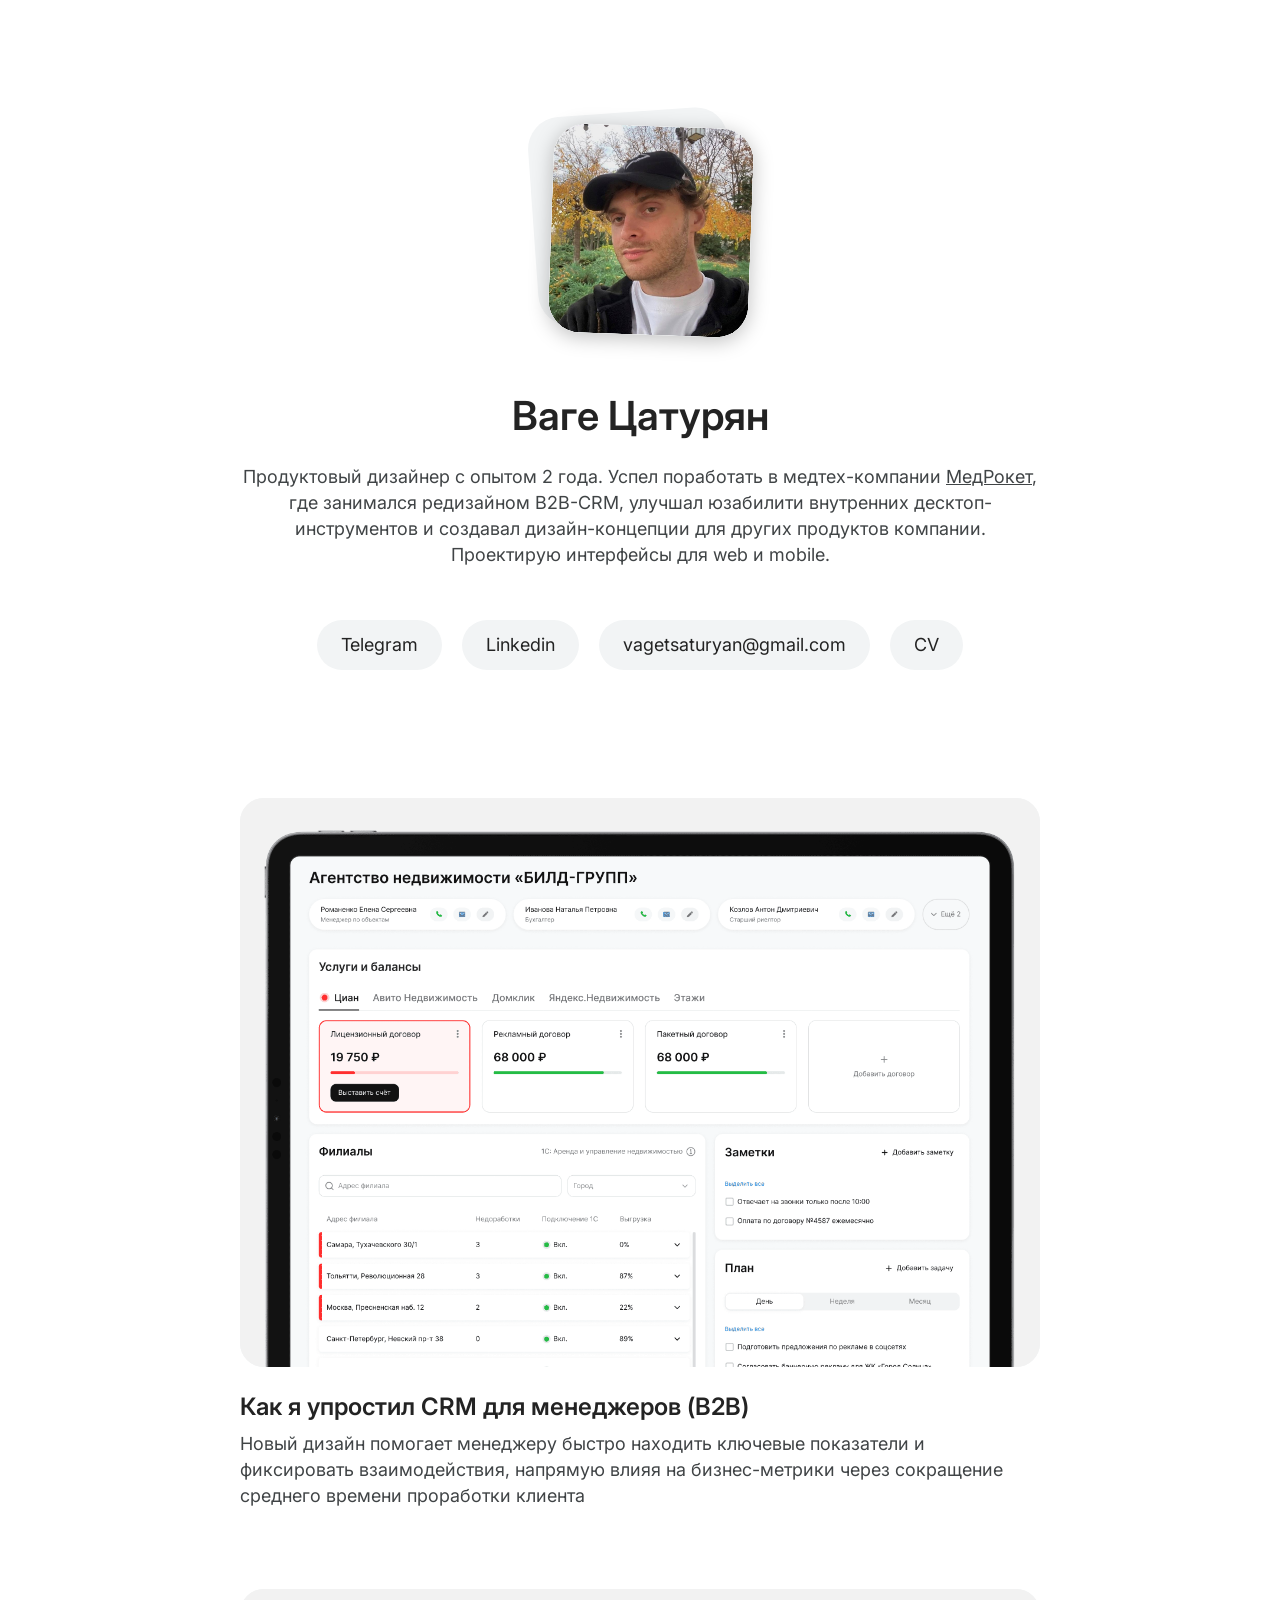
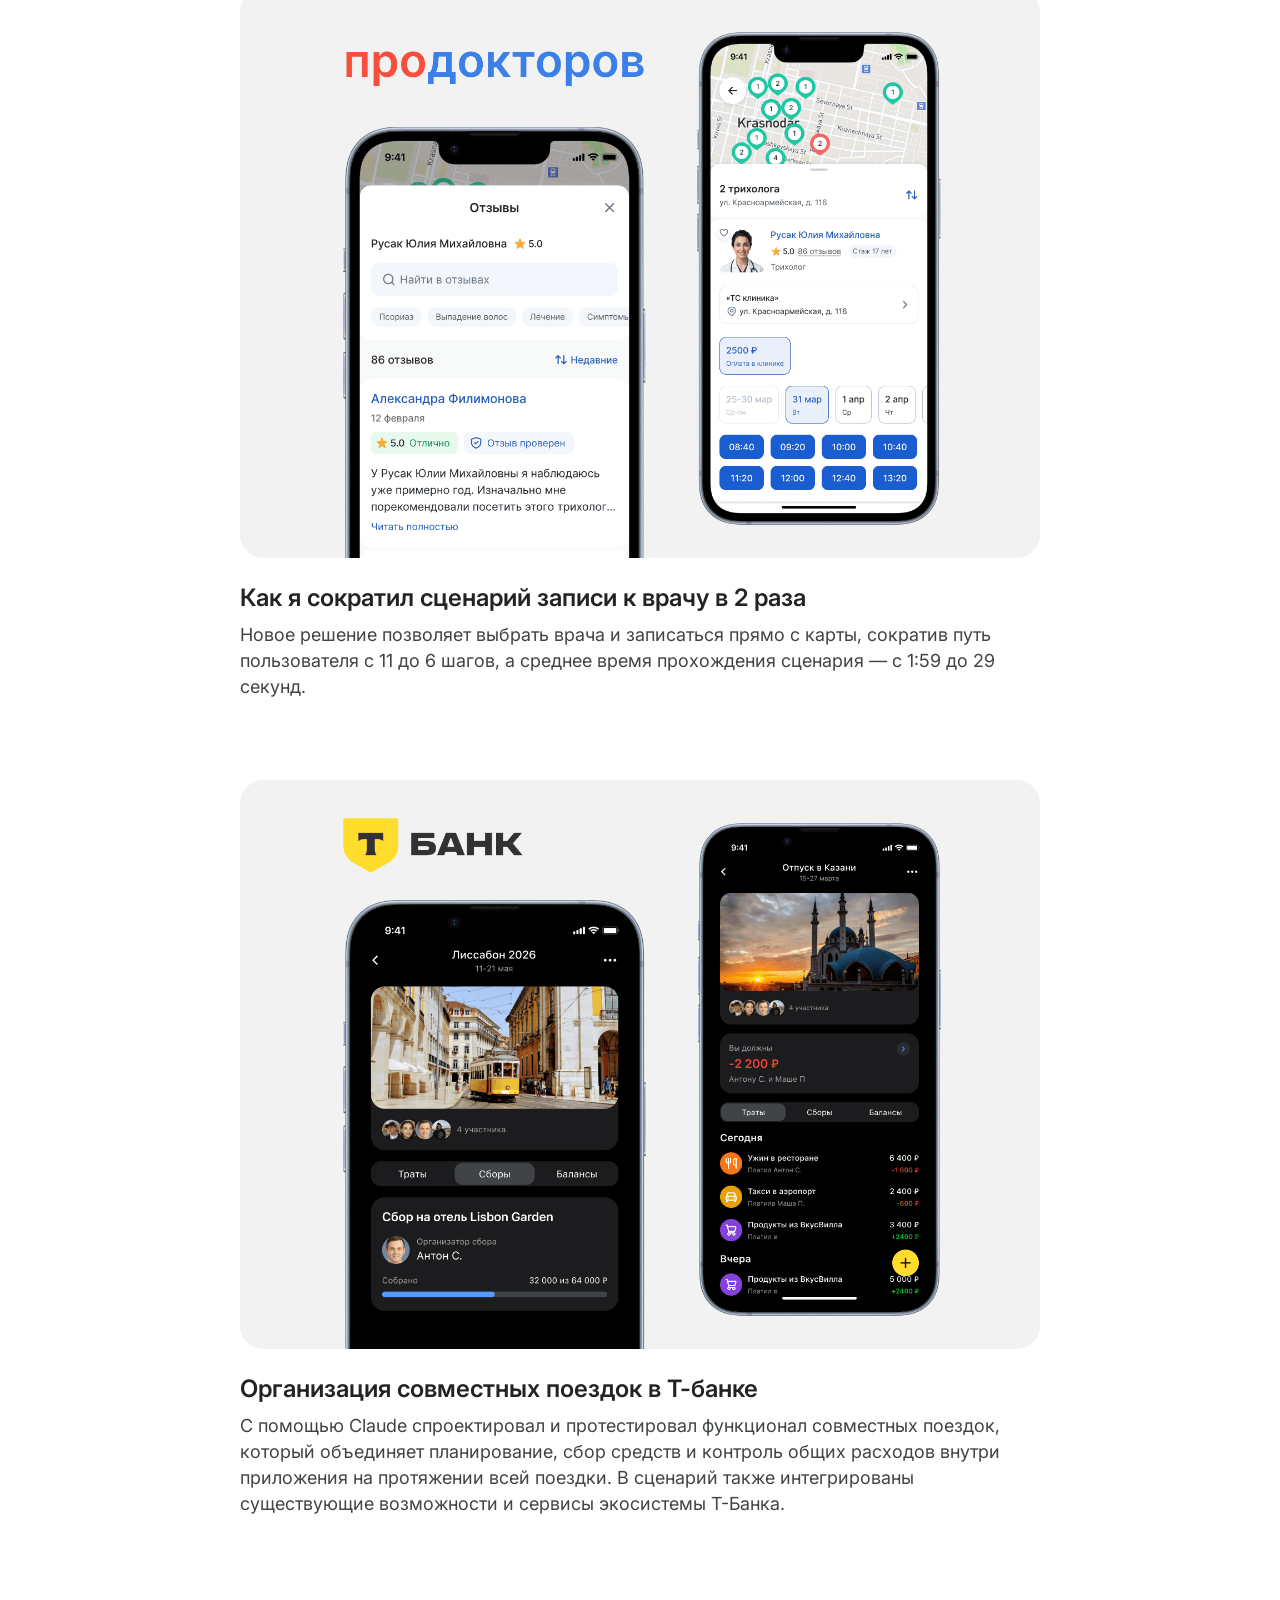
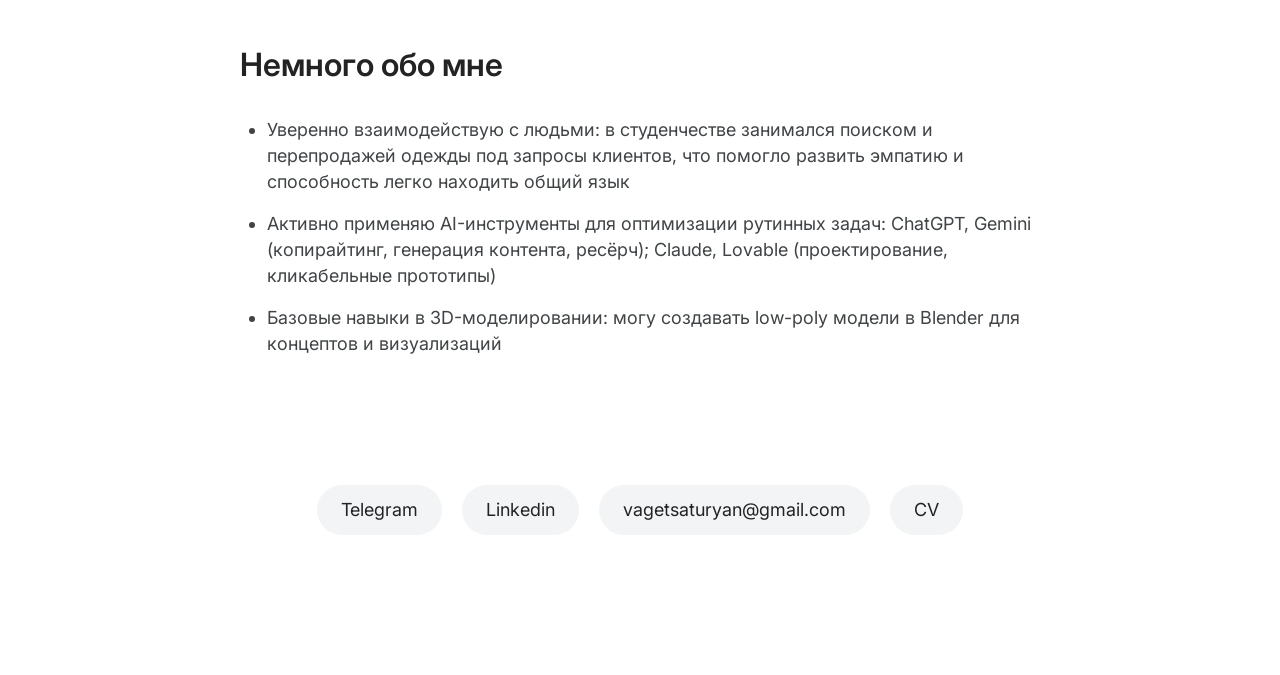
==== commit 014358ce: "Изменил тени на аватарке" ====
--- a/index.html
+++ b/index.html
@@ -222,16 +222,23 @@
   height: 209px;
   border-radius: 32px;
   transform: rotate(2deg);
-  overflow: hidden;
   box-shadow: 0px 4px 20px rgba(0,0,0,0.25);
   background: var(--color-gray-100);
+}
+/* Обрезка картинки под скругление вынесена в отдельный вложенный слой,
+   чтобы box-shadow родителя не задевался маской (иначе тень пропадает). */
+.photo-frame-clip {
+  width: 100%;
+  height: 100%;
+  border-radius: inherit;
+  overflow: hidden;
   /* фикс бага Safari: overflow:hidden + border-radius + transform иногда
      обрезают скруглённые уголки неточно, особенно на маленьких размерах.
      Маска вместо overflow-clip решает проблему во всех браузерах. */
   -webkit-mask-image: -webkit-radial-gradient(circle, #fff 100%, #000 100%);
   mask-image: radial-gradient(circle, #fff 100%, #000 100%);
 }
-.photo-frame img { width: 100%; height: 100%; object-fit: cover; border-radius: inherit; }
+.photo-frame img { width: 100%; height: 100%; object-fit: cover; border-radius: inherit; display: block; }
 
 .intro { display: flex; flex-direction: column; gap: 24px; text-align: center; width: 100%; }
 .intro .h1 { }
@@ -327,8 +334,8 @@
   .about-me .skills { gap: 14px; }
 
   .photo-container { width: 224px; height: 224px; }
-  .photo-surface { left: 21px; top: 14px; width: 170px; height: 178px; border-radius: 27px; }
-  .photo-frame { left: 37px; top: 26px; width: 170px; height: 178px; border-radius: 27px; }
+  .photo-surface { left: 21px; top: 14px; width: 170px; height: 178px; border-radius: 22px; }
+  .photo-frame { left: 37px; top: 26px; width: 170px; height: 178px; border-radius: 22px; }
 
   .contacts { gap: 14px; }
   .contact-chip { padding: 10px 20px; font-size: 16px; line-height: 24px; }
@@ -374,8 +381,8 @@
   ul li { margin-bottom: 6px; }
 
   .photo-container { width: 160px; height: 160px; }
-  .photo-surface { left: 15px; top: 10px; width: 122px; height: 127px; border-radius: 20px; }
-  .photo-frame { left: 26px; top: 18px; width: 122px; height: 127px; border-radius: 20px; }
+  .photo-surface { left: 15px; top: 10px; width: 122px; height: 127px; border-radius: 16px; }
+  .photo-frame { left: 26px; top: 18px; width: 122px; height: 127px; border-radius: 16px; }
 
   .contacts { gap: 10px; row-gap: 10px; }
   .contact-chip { padding: 8px 16px; font-size: 14px; line-height: 20px; }
@@ -400,6 +407,18 @@
 }
 
 </style>
+<!-- Yandex.Metrika counter -->
+<script type="text/javascript">
+    (function(m,e,t,r,i,k,a){
+        m[i]=m[i]||function(){(m[i].a=m[i].a||[]).push(arguments)};
+        m[i].l=1*new Date();
+        for (var j = 0; j < document.scripts.length; j++) {if (document.scripts[j].src === r) { return; }}
+        k=e.createElement(t),a=e.getElementsByTagName(t)[0],k.async=1,k.src=r,a.parentNode.insertBefore(k,a)
+    })(window, document,'script','https://mc.yandex.ru/metrika/tag.js?id=112100599', 'ym');
+    ym(112100599, 'init', {ssr:true, webvisor:true, clickmap:true, ecommerce:"dataLayer", referrer: document.referrer, url: location.href, accurateTrackBounce:true, trackLinks:true});
+</script>
+<noscript><div><img src="https://mc.yandex.ru/watch/112100599" style="position:absolute; left:-9999px;" alt="" /></div></noscript>
+<!-- /Yandex.Metrika counter -->
 </head>
 <body data-page="index">
 
@@ -412,9 +431,11 @@
         <div class="photo-container">
           <div class="photo-surface"></div>
           <div class="photo-frame">
-            <div class="img-box" style="width:100%;height:100%;border-radius:32px;">
-              <img src="images/photo.jpg" alt="Фото Ваге Цатуряна" loading="lazy">
-              <div class="img-placeholder">Секция «Моё фото» в Figma →<br>images/photo.jpg</div>
+            <div class="photo-frame-clip">
+              <div class="img-box" style="width:100%;height:100%;border-radius:inherit;">
+                <img src="images/photo.jpg" alt="Фото Ваге Цатуряна" loading="lazy">
+                <div class="img-placeholder">Секция «Моё фото» в Figma →<br>images/photo.jpg</div>
+              </div>
             </div>
           </div>
         </div>
